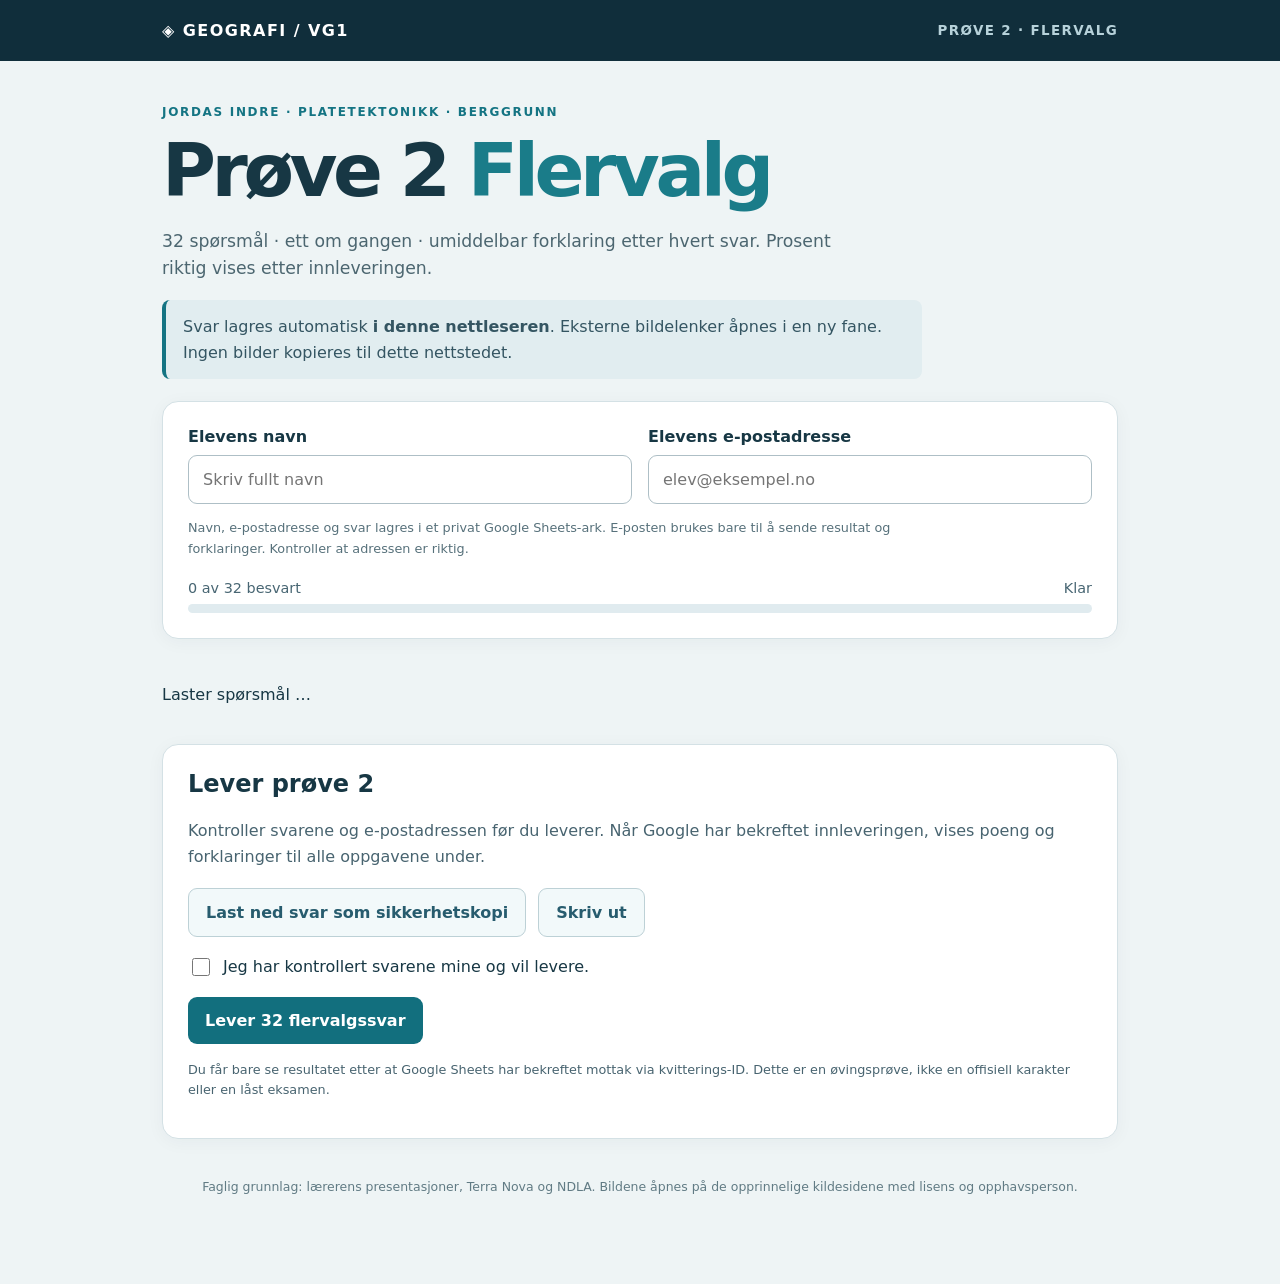
==== prove2/index.html @ 70f6e19c "Oppdater informasjon om stegvis flervalgsprøve" ====
<!doctype html>
<html lang="no"><head><meta charset="utf-8"><meta name="viewport" content="width=device-width,initial-scale=1">
<meta name="theme-color" content="#102e3b"><title>Geografiprøve 2 – Flervalg | VG1</title>
<link rel="stylesheet" href="style.css"></head>
<body>
<header class="header"><div class="header-inner"><a href="../" class="brand">◈ GEOGRAFI / VG1</a><span class="header-tag">PRØVE 2 · FLERVALG</span></div></header>
<main>
<section class="hero"><div class="eyebrow">JORDAS INDRE · PLATETEKTONIKK · BERGGRUNN</div>
<h1>Prøve 2 <span>Flervalg</span></h1>
<p>32 spørsmål · ett om gangen · umiddelbar forklaring etter hvert svar. Prosent riktig vises etter innleveringen.</p>
<div class="note">Svar lagres automatisk <strong>i denne nettleseren</strong>. Eksterne bildelenker åpnes i en ny fane. Ingen bilder kopieres til dette nettstedet.</div></section>
<section class="identity card"><div class="identity-fields"><div><label for="student">Elevens navn</label><input id="student" type="text" maxlength="100" placeholder="Skriv fullt navn" autocomplete="name" required></div><div><label for="email">Elevens e-postadresse</label><input id="email" type="email" maxlength="254" placeholder="elev@eksempel.no" autocomplete="email" required></div></div>
 <p class="privacy">Navn, e-postadresse og svar lagres i et privat Google Sheets-ark. E-posten brukes bare til å sende resultat og forklaringer. Kontroller at adressen er riktig.</p>
<div class="progress"><span id="progress-label">0 av 32 besvart</span><span id="save-status">Klar</span></div><div class="bar"><div id="bar-fill"></div></div></section>
<nav class="navigator" id="navigator" aria-label="Gå til spørsmål"></nav>
<section id="questions" aria-live="polite"><p>Laster spørsmål …</p></section>
<section class="delivery card" id="delivery"><h2>Lever prøve 2</h2>
<p>Kontroller svarene og e-postadressen før du leverer. Når Google har bekreftet innleveringen, vises poeng og forklaringer til alle oppgavene under.</p>
<div class="buttons"><button class="secondary" type="button" id="download">Last ned svar som sikkerhetskopi</button><button class="secondary" type="button" id="print">Skriv ut</button></div>
<label class="confirm"><input id="agree" type="checkbox"> Jeg har kontrollert svarene mine og vil levere.</label>
<button id="submit" type="button" class="primary">Lever 32 flervalgssvar</button><p id="submit-status" role="status"></p>
<div id="receipt" hidden></div><p class="fine">Du får bare se resultatet etter at Google Sheets har bekreftet mottak via kvitterings-ID. Dette er en øvingsprøve, ikke en offisiell karakter eller en låst eksamen.</p></section>
<section class="results card" id="results" hidden aria-live="polite">
 <div class="results-eyebrow">PRØVE 2 ER LEVERT</div>
 <h2>Ditt resultat</h2>
 <div class="score" id="score"></div>
 <p id="email-status"></p>
 <p class="results-intro">Her ser du hva du svarte, hva som er riktig svar, og hvorfor. Bruk forklaringene til å lære det du ikke kunne ennå.</p>
 <div id="feedback"></div>
</section>
<footer>Faglig grunnlag: lærerens presentasjoner, Terra Nova og NDLA. Bildene åpnes på de opprinnelige kildesidene med lisens og opphavsperson.</footer>
</main><script src="config.js"></script><script src="app.js"></script></body></html>
---- prove2/style.css ----
:root{color-scheme:light;font-family:Inter,system-ui,-apple-system,BlinkMacSystemFont,"Segoe UI",sans-serif;color:#173744;background:#eef4f5}*{box-sizing:border-box}body{margin:0}.header{background:#102e3b;color:white}.header-inner{max-width:1000px;margin:auto;display:flex;justify-content:space-between;gap:12px;align-items:center;padding:21px 22px}.brand{font-weight:850;color:#fff;text-decoration:none;letter-spacing:.09em}.header-tag{color:#b7d2da;font-size:.84rem;font-weight:750;letter-spacing:.1em}main{max-width:1000px;padding:0 22px 70px;margin:auto}.hero{padding:44px 0 22px}.eyebrow{font-size:.75rem;letter-spacing:.14em;color:#147483;font-weight:900}h1{font-size:clamp(2.6rem,6vw,4.6rem);letter-spacing:-.06em;line-height:1.08;margin:12px 0}h1 span{color:#1a7c89}.hero>p{color:#4c6670;font-size:1.08rem;line-height:1.6;max-width:710px}.note{background:#e1edf0;border-left:4px solid #147483;border-radius:8px;padding:14px 17px;max-width:760px;line-height:1.6;color:#345562}.card,.question{border:1px solid #d4e1e5;border-radius:16px;background:white;box-shadow:0 3px 18px #1239470b;padding:25px}.identity label{display:block;font-weight:800;margin-bottom:9px}.identity input{width:100%;max-width:540px;border:1px solid #aebfc6;border-radius:9px;padding:14px;font:inherit}.progress{display:flex;justify-content:space-between;gap:12px;flex-wrap:wrap;margin:21px 0 8px;color:#486673;font-size:.9rem}.bar{height:9px;background:#e0ebef;border-radius:9px;overflow:hidden}.bar div{width:0;height:100%;background:#117b87;transition:width .25s}.navigator{display:flex;flex-wrap:wrap;gap:6px;margin:23px 0}.navigator a{min-width:36px;padding:9px;background:#fff;border:1px solid #c5d9df;text-decoration:none;text-align:center;border-radius:8px;color:#396272;font-weight:700;font-size:.82rem}.navigator a.done{background:#d8f1e8;border-color:#85c7af;color:#185b46}.topic{font-size:.82rem;text-transform:uppercase;letter-spacing:.14em;font-weight:850;color:#477b82;margin:40px 2px 17px}.question{margin:18px 0;scroll-margin-top:16px}.qhead{display:flex;justify-content:space-between;align-items:start;gap:15px}.qnum{font-size:.8rem;color:#527985;font-weight:850;letter-spacing:.06em}.question h2{font-size:1.23rem;line-height:1.48;margin:8px 0 15px;max-width:790px}.pill{white-space:nowrap;color:#477684;background:#eaf4f5;padding:7px 9px;border-radius:7px;font-size:.8rem;font-weight:700}.source{border:1px solid #a4c7d0;border-radius:11px;background:linear-gradient(90deg,#eff8fa,#f8fbfc);margin:12px 0 18px;padding:13px;display:flex;gap:12px;align-items:center}.source .symbol{border-radius:8px;padding:9px;background:#c7e2e9;font-size:1.3rem}.source a{color:#145f76;font-weight:850;text-decoration:underline;text-underline-offset:3px}.source p{color:#58727d;font-size:.74rem;margin:6px 0 0}.answers{display:grid;gap:9px}.option{display:flex;gap:13px;align-items:center;border:1px solid #d1dfe4;border-radius:11px;padding:14px;cursor:pointer;line-height:1.45;transition:background .15s,border-color .15s}.option:hover{background:#f4f9fa}.option:has(input:checked){background:#e2f3f0;border-color:#228b83;box-shadow:inset 0 0 0 1px #228b83}.option:focus-within{outline:2px solid #1a758b;outline-offset:2px}.option input{accent-color:#147c81;width:18px;height:18px;flex-shrink:0}.letter{font-weight:850;color:#2a6574;min-width:18px}.delivery{margin:40px 0 20px}.delivery h2{margin-top:0}.delivery p{line-height:1.6;color:#486470}.buttons{display:flex;flex-wrap:wrap;gap:12px;margin:18px 0}.confirm{display:flex;gap:10px;margin:18px 0;align-items:center}.confirm input{width:18px;height:18px}.primary,.secondary{font:inherit;font-weight:800;border-radius:9px;padding:14px 17px;cursor:pointer}.primary{border:0;background:#126f7e;color:white}.primary:disabled{opacity:.55;cursor:wait}.secondary{border:1px solid #bdd1d6;background:#f2f9fa;color:#275c6e}.fine{font-size:.8rem}.delivery #submit-status{font-weight:700}#receipt{background:#e8f5ec;border-radius:9px;padding:16px;line-height:1.6}footer{text-align:center;font-size:.78rem;color:#617b84;padding:20px 0}@media(max-width:620px){.header-inner{padding:16px}.header-tag{font-size:.66rem}main{padding:0 12px 35px}.hero{padding-top:29px}.card,.question{padding:16px}.source{align-items:start}.qhead{gap:5px}.question h2{font-size:1.12rem}.buttons button{width:100%}}@media print{.header,.navigator,.delivery,.identity,footer{display:none}.hero{padding:5px 0}.note{display:none}.question{break-inside:avoid;box-shadow:none}.option{padding:5px}}
.identity-fields{display:grid;grid-template-columns:1fr 1fr;gap:16px;align-items:end}
.identity-fields input{width:100%;max-width:none}
.privacy{font-size:.8rem;color:#57717b;line-height:1.6;margin:14px 0 0;max-width:760px}
.results{margin-top:22px;border-color:#9bcabc}
.results[hidden]{display:none}
.results-eyebrow{letter-spacing:.15em;font-size:.77rem;font-weight:900;color:#187765}
.results h2{font-size:2rem;margin:10px 0}
.score{display:inline-flex;align-items:baseline;gap:10px;background:#e4f5ee;border-radius:12px;padding:18px 22px;font-size:2.6rem;font-weight:900;color:#185a48;margin-bottom:10px}
.score small{font-size:.9rem;font-weight:600;color:#4b7266}
.results-intro{color:#4a6871}
.review{border:1px solid #d7e5e7;border-radius:11px;margin:14px 0;padding:18px;background:#fcfefe}
.review.good{border-left:5px solid #228067}
.review.bad{border-left:5px solid #ba653b}
.review-header{display:flex;align-items:center;justify-content:space-between;gap:15px}
.review-header b{font-size:.85rem}
.review-status{font-size:.8rem;font-weight:800;border-radius:99px;padding:5px 10px}
.review.good .review-status{background:#e0f2e9;color:#1b6a50}
.review.bad .review-status{background:#fdeae1;color:#995030}
.review-question{font-weight:800;margin:12px 0}
.review-answer{margin:8px 0;line-height:1.58}
.review-explanation{margin:10px 0 0;color:#405f69;line-height:1.62}
@media(max-width:640px){.identity-fields{grid-template-columns:1fr}.score{font-size:2.1rem}}
@media print{.results{display:block!important}.review{break-inside:avoid}}
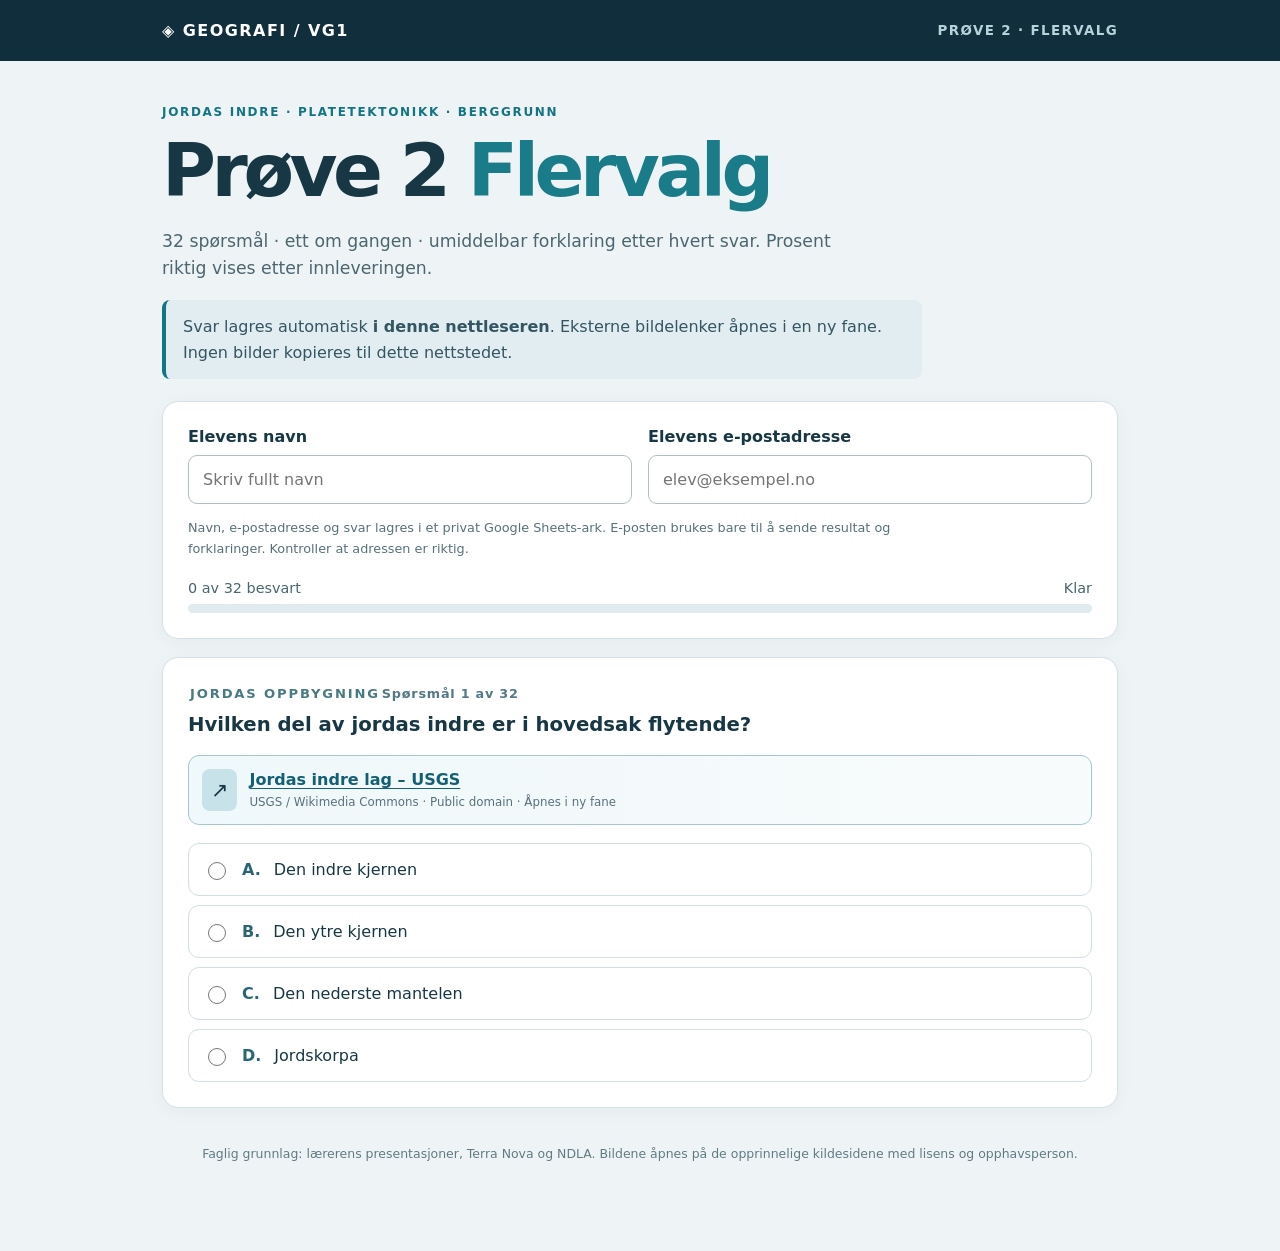
==== commit c6ac309e: "Vis spørsmål og direkte tilbakemelding i prøve 2" ====
--- a/prove2/index.html
+++ b/prove2/index.html
@@ -12,8 +12,7 @@
 <section class="identity card"><div class="identity-fields"><div><label for="student">Elevens navn</label><input id="student" type="text" maxlength="100" placeholder="Skriv fullt navn" autocomplete="name" required></div><div><label for="email">Elevens e-postadresse</label><input id="email" type="email" maxlength="254" placeholder="elev@eksempel.no" autocomplete="email" required></div></div>
  <p class="privacy">Navn, e-postadresse og svar lagres i et privat Google Sheets-ark. E-posten brukes bare til å sende resultat og forklaringer. Kontroller at adressen er riktig.</p>
 <div class="progress"><span id="progress-label">0 av 32 besvart</span><span id="save-status">Klar</span></div><div class="bar"><div id="bar-fill"></div></div></section>
-<nav class="navigator" id="navigator" aria-label="Gå til spørsmål"></nav>
-<section id="questions" aria-live="polite"><p>Laster spørsmål …</p></section>
+<section id="stage-quiz" class="quiz-step"><div id="question-card" class="question card"><p>Laster spørsmål …</p></div><div id="feedback-panel" class="instant-feedback" hidden role="status"></div><button id="next" class="primary next-button" type="button" hidden>Neste spørsmål</button></section>
 <section class="delivery card" id="delivery"><h2>Lever prøve 2</h2>
 <p>Kontroller svarene og e-postadressen før du leverer. Når Google har bekreftet innleveringen, vises poeng og forklaringer til alle oppgavene under.</p>
 <div class="buttons"><button class="secondary" type="button" id="download">Last ned svar som sikkerhetskopi</button><button class="secondary" type="button" id="print">Skriv ut</button></div>
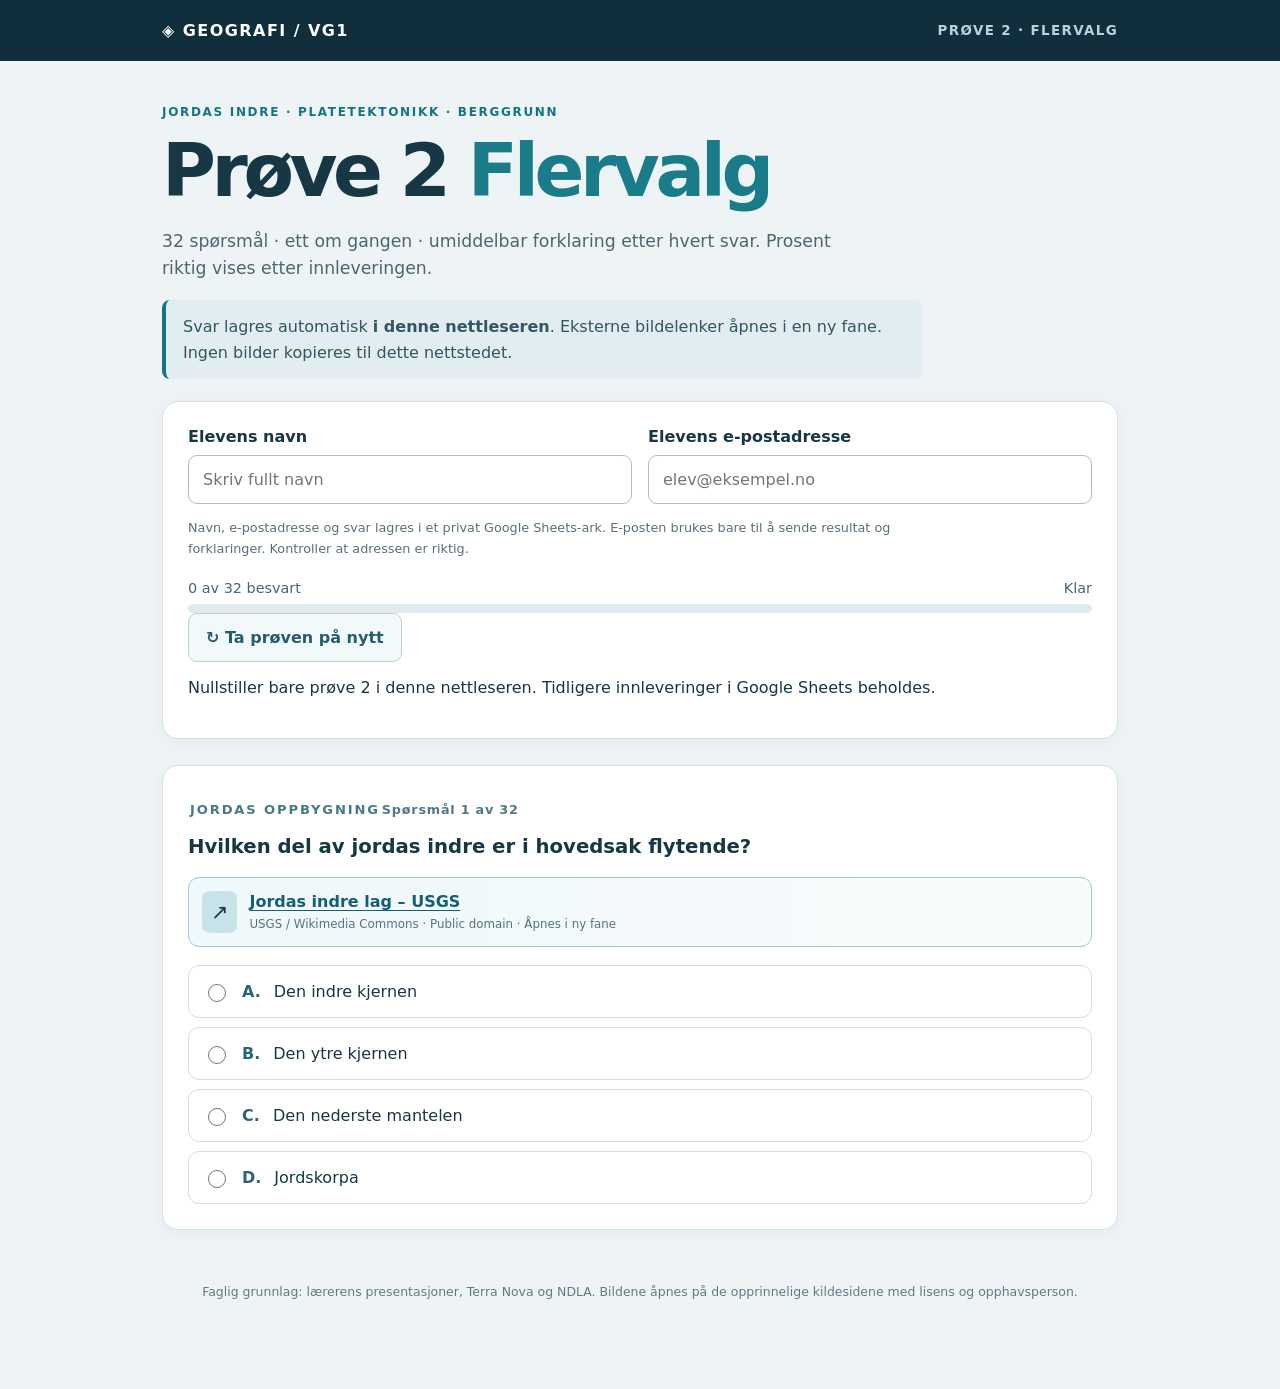
==== commit ac8ca57f: "Legg til knapp for å ta flervalgsprøve 2 på nytt" ====
--- a/prove2/index.html
+++ b/prove2/index.html
@@ -11,9 +11,9 @@
 <div class="note">Svar lagres automatisk <strong>i denne nettleseren</strong>. Eksterne bildelenker åpnes i en ny fane. Ingen bilder kopieres til dette nettstedet.</div></section>
 <section class="identity card"><div class="identity-fields"><div><label for="student">Elevens navn</label><input id="student" type="text" maxlength="100" placeholder="Skriv fullt navn" autocomplete="name" required></div><div><label for="email">Elevens e-postadresse</label><input id="email" type="email" maxlength="254" placeholder="elev@eksempel.no" autocomplete="email" required></div></div>
  <p class="privacy">Navn, e-postadresse og svar lagres i et privat Google Sheets-ark. E-posten brukes bare til å sende resultat og forklaringer. Kontroller at adressen er riktig.</p>
-<div class="progress"><span id="progress-label">0 av 32 besvart</span><span id="save-status">Klar</span></div><div class="bar"><div id="bar-fill"></div></div></section>
+<div class="progress"><span id="progress-label">0 av 32 besvart</span><span id="save-status">Klar</span></div><div class="bar"><div id="bar-fill"></div></div><div class="reset-area"><button id="reset-quiz" class="secondary reset-button" type="button">↻ Ta prøven på nytt</button><p>Nullstiller bare prøve 2 i denne nettleseren. Tidligere innleveringer i Google Sheets beholdes.</p></div></section>
 <section id="stage-quiz" class="quiz-step"><div id="question-card" class="question card"><p>Laster spørsmål …</p></div><div id="feedback-panel" class="instant-feedback" hidden role="status"></div><button id="next" class="primary next-button" type="button" hidden>Neste spørsmål</button></section>
-<section class="delivery card" id="delivery"><h2>Lever prøve 2</h2>
+<section class="delivery card" id="delivery" hidden><h2>Lever prøve 2</h2>
 <p>Kontroller svarene og e-postadressen før du leverer. Når Google har bekreftet innleveringen, vises poeng og forklaringer til alle oppgavene under.</p>
 <div class="buttons"><button class="secondary" type="button" id="download">Last ned svar som sikkerhetskopi</button><button class="secondary" type="button" id="print">Skriv ut</button></div>
 <label class="confirm"><input id="agree" type="checkbox"> Jeg har kontrollert svarene mine og vil levere.</label>
@@ -22,10 +22,10 @@
 <section class="results card" id="results" hidden aria-live="polite">
  <div class="results-eyebrow">PRØVE 2 ER LEVERT</div>
  <h2>Ditt resultat</h2>
- <div class="score" id="score"></div>
+ <div class="score" id="score"></div><p id="score-detail" class="score-detail"></p>
  <p id="email-status"></p>
- <p class="results-intro">Her ser du hva du svarte, hva som er riktig svar, og hvorfor. Bruk forklaringene til å lære det du ikke kunne ennå.</p>
- <div id="feedback"></div>
+ <p class="results-intro">Du har fått riktig svar og faglige forklaringer etter hvert spørsmål. Her er totalscoren din.</p>
+
 </section>
 <footer>Faglig grunnlag: lærerens presentasjoner, Terra Nova og NDLA. Bildene åpnes på de opprinnelige kildesidene med lisens og opphavsperson.</footer>
 </main><script src="config.js"></script><script src="app.js"></script></body></html>
--- a/prove2/style.css
+++ b/prove2/style.css
@@ -22,3 +22,24 @@
 .review-explanation{margin:10px 0 0;color:#405f69;line-height:1.62}
 @media(max-width:640px){.identity-fields{grid-template-columns:1fr}.score{font-size:2.1rem}}
 @media print{.results{display:block!important}.review{break-inside:avoid}}
+
+/* Trinnvis flervalgsprøve med forklaring mellom spørsmålene */
+#stage-quiz[hidden],#delivery[hidden],#results[hidden],#feedback-panel[hidden],#next[hidden]{display:none!important}
+.quiz-step{margin:26px 0 34px}
+.qtop{margin:8px 0 14px}
+.instant-feedback{border:1px solid #bed3d7;border-radius:14px;padding:23px 24px;margin:16px 0;background:#edf6f7;line-height:1.6}
+.instant-feedback h3{margin:0 0 10px;font-size:1.17rem}
+.instant-feedback p{margin:8px 0}
+.instant-feedback.correct{background:#e6f6ed;border-color:#8fcaae}
+.instant-feedback.correct h3{color:#24694e}
+.instant-feedback.incorrect{background:#fff1e7;border-color:#e4af89}
+.instant-feedback.incorrect h3{color:#954c2a}
+.instant-feedback.pending{background:#ecf3f5;color:#496a75}
+.option.locked{cursor:default;opacity:.78}
+.option.selected{opacity:1}
+.option.right{border-color:#298b6d!important;background:#e1f5e9!important;opacity:1}
+.option.wrong{border-color:#c77b4f!important;background:#fff0e6!important;opacity:1}
+.next-button{display:block;margin:0 0 0 auto;min-width:250px;font-size:1rem}
+#score{font-size:clamp(2.5rem,6vw,4rem);font-weight:900;letter-spacing:-.04em;color:#1a7163}
+#score-detail{font-size:1.15rem;font-weight:750;color:#426874}
+@media(max-width:620px){.next-button{width:100%}.instant-feedback{padding:16px}}
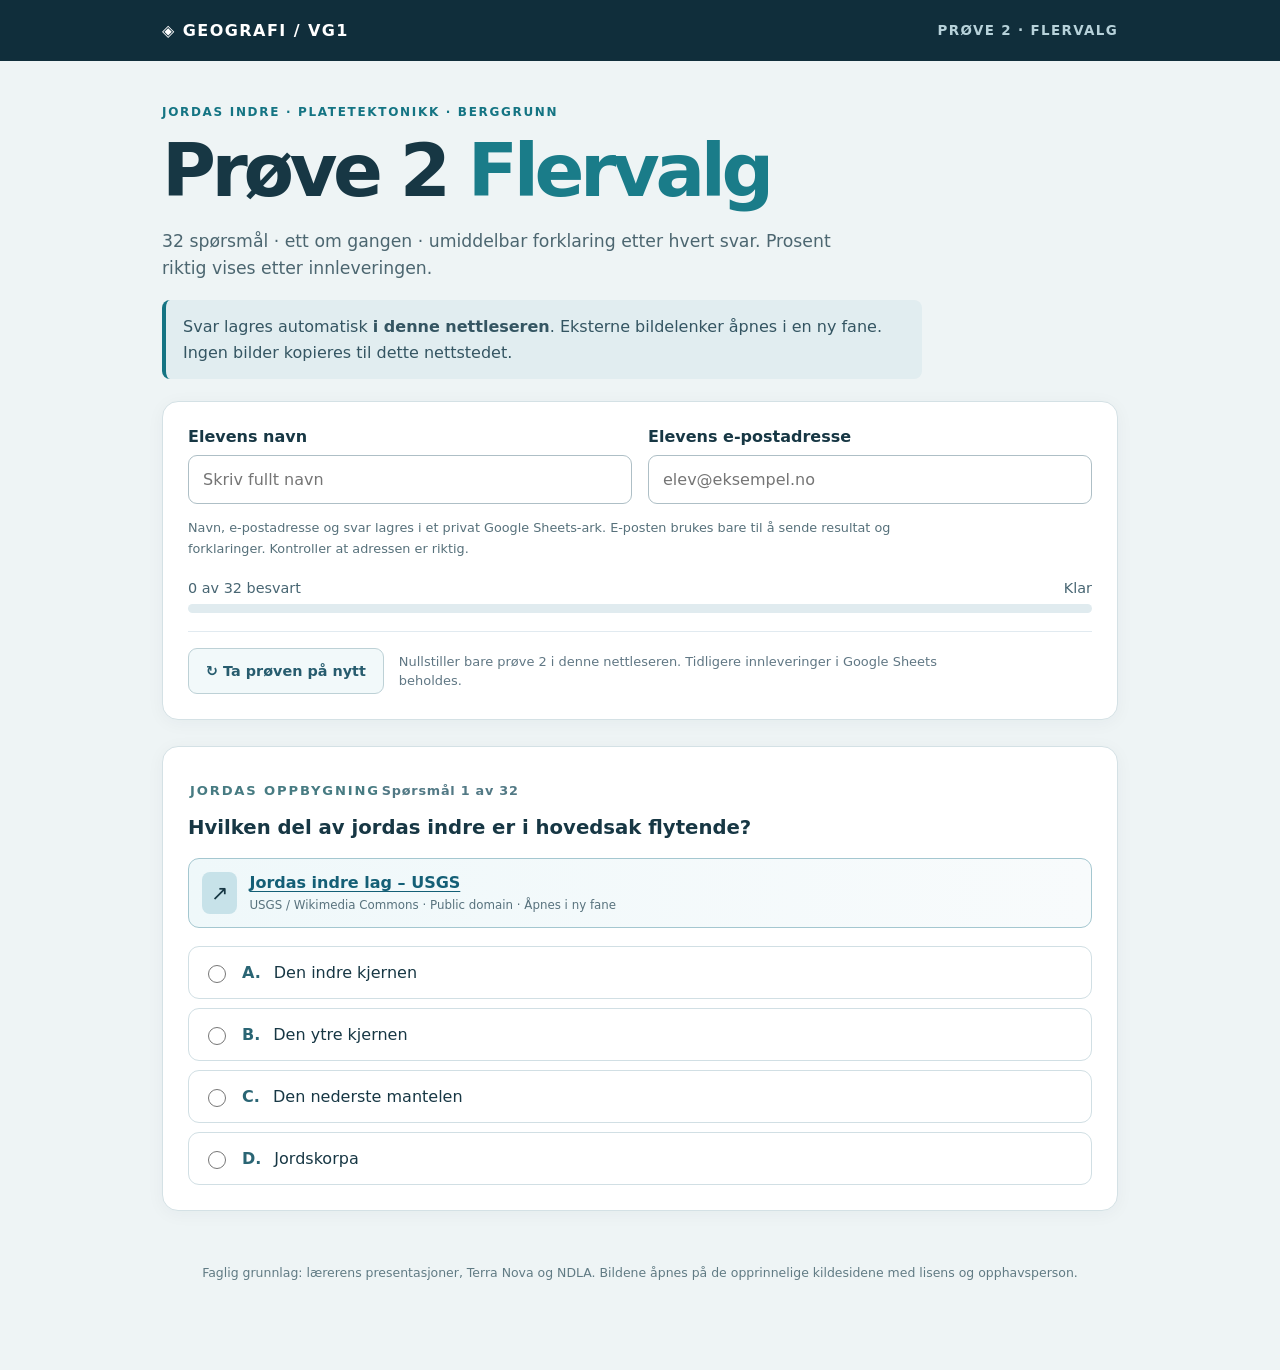
==== commit 6ed8a06d: "Vis riktig loopende WebP-animasjon for prosentresultatet i prøve 2" ====
--- a/prove2/index.html
+++ b/prove2/index.html
@@ -23,9 +23,52 @@
  <div class="results-eyebrow">PRØVE 2 ER LEVERT</div>
  <h2>Ditt resultat</h2>
  <div class="score" id="score"></div><p id="score-detail" class="score-detail"></p>
+ <figure id="result-animation" class="result-animation" hidden>
+   <img id="result-animation-image" alt="" width="560" height="560" loading="eager" decoding="async">
+   <figcaption id="result-animation-caption"></figcaption>
+ </figure>
  <p id="email-status"></p>
  <p class="results-intro">Du har fått riktig svar og faglige forklaringer etter hvert spørsmål. Her er totalscoren din.</p>
 
 </section>
 <footer>Faglig grunnlag: lærerens presentasjoner, Terra Nova og NDLA. Bildene åpnes på de opprinnelige kildesidene med lisens og opphavsperson.</footer>
-</main><script src="config.js"></script><script src="app.js"></script></body></html>+</main><script src="config.js"></script><script src="app.js"></script>
+<script>
+/* Resultatanimasjoner – berører ikke svarlagring eller Google Sheets. */
+(()=>{'use strict';
+  const choices=[
+    {max:25,key:'under25',text:'Under 25 % – Oi, dette ble en vulkansk utfordring! Prøv igjen og lær av forklaringene.'},
+    {max:50,key:'25-50',text:'25–49 % – Tsunamien kom brått på. Du har et godt utgangspunkt for et nytt forsøk.'},
+    {max:75,key:'50-75',text:'50–74 % – Du kom deg gjennom jordskredet! Fortsett å øve på det som var vanskelig.'},
+    {max:100,key:'75-99',text:'75–99 % – På toppen av fjellet! Sterk geografikunnskap.'},
+    {max:101,key:'100',text:'100 % – Geografimester! Du har hele verden i din hånd.'}
+  ];
+  const wrap=document.getElementById('result-animation');
+  const img=document.getElementById('result-animation-image');
+  const caption=document.getElementById('result-animation-caption');
+  const score=document.getElementById('score');
+  const results=document.getElementById('results');
+  if(!wrap||!img||!caption||!score||!results)return;
+  let selected='';
+  img.addEventListener('error',()=>{wrap.hidden=true;});
+  const update=()=>{
+    if(results.hidden)return;
+    const match=(score.textContent||'').replace(',','.').match(/(\d+(?:\.\d+)?)\s*%/);
+    if(!match)return;
+    const pct=Number(match[1]);
+    if(!Number.isFinite(pct)||pct<0||pct>100)return;
+    const tier=choices.find(c=>pct<c.max);
+    if(!tier)return;
+    caption.textContent=tier.text;
+    if(selected!==tier.key){
+      selected=tier.key;
+      img.src='assets/results/'+tier.key+'.webp';
+      img.alt=tier.text;
+    }
+    wrap.hidden=false;
+  };
+  new MutationObserver(update).observe(score,{subtree:true,childList:true,characterData:true});
+  new MutationObserver(update).observe(results,{attributes:true,attributeFilter:['hidden']});
+  update();
+})();
+</script></body></html>
--- a/prove2/style.css
+++ b/prove2/style.css
@@ -43,3 +43,9 @@
 #score{font-size:clamp(2.5rem,6vw,4rem);font-weight:900;letter-spacing:-.04em;color:#1a7163}
 #score-detail{font-size:1.15rem;font-weight:750;color:#426874}
 @media(max-width:620px){.next-button{width:100%}.instant-feedback{padding:16px}}
+
+/* Lokal omstart for prøve 2 */
+.reset-area{display:flex;align-items:center;gap:15px;flex-wrap:wrap;margin-top:18px;padding-top:16px;border-top:1px solid #e1eaf0}
+.reset-button{white-space:nowrap;font-size:.9rem}
+.reset-area p{margin:0;color:#607784;font-size:.81rem;line-height:1.5;max-width:570px}
+@media(max-width:620px){.reset-button{width:100%}}
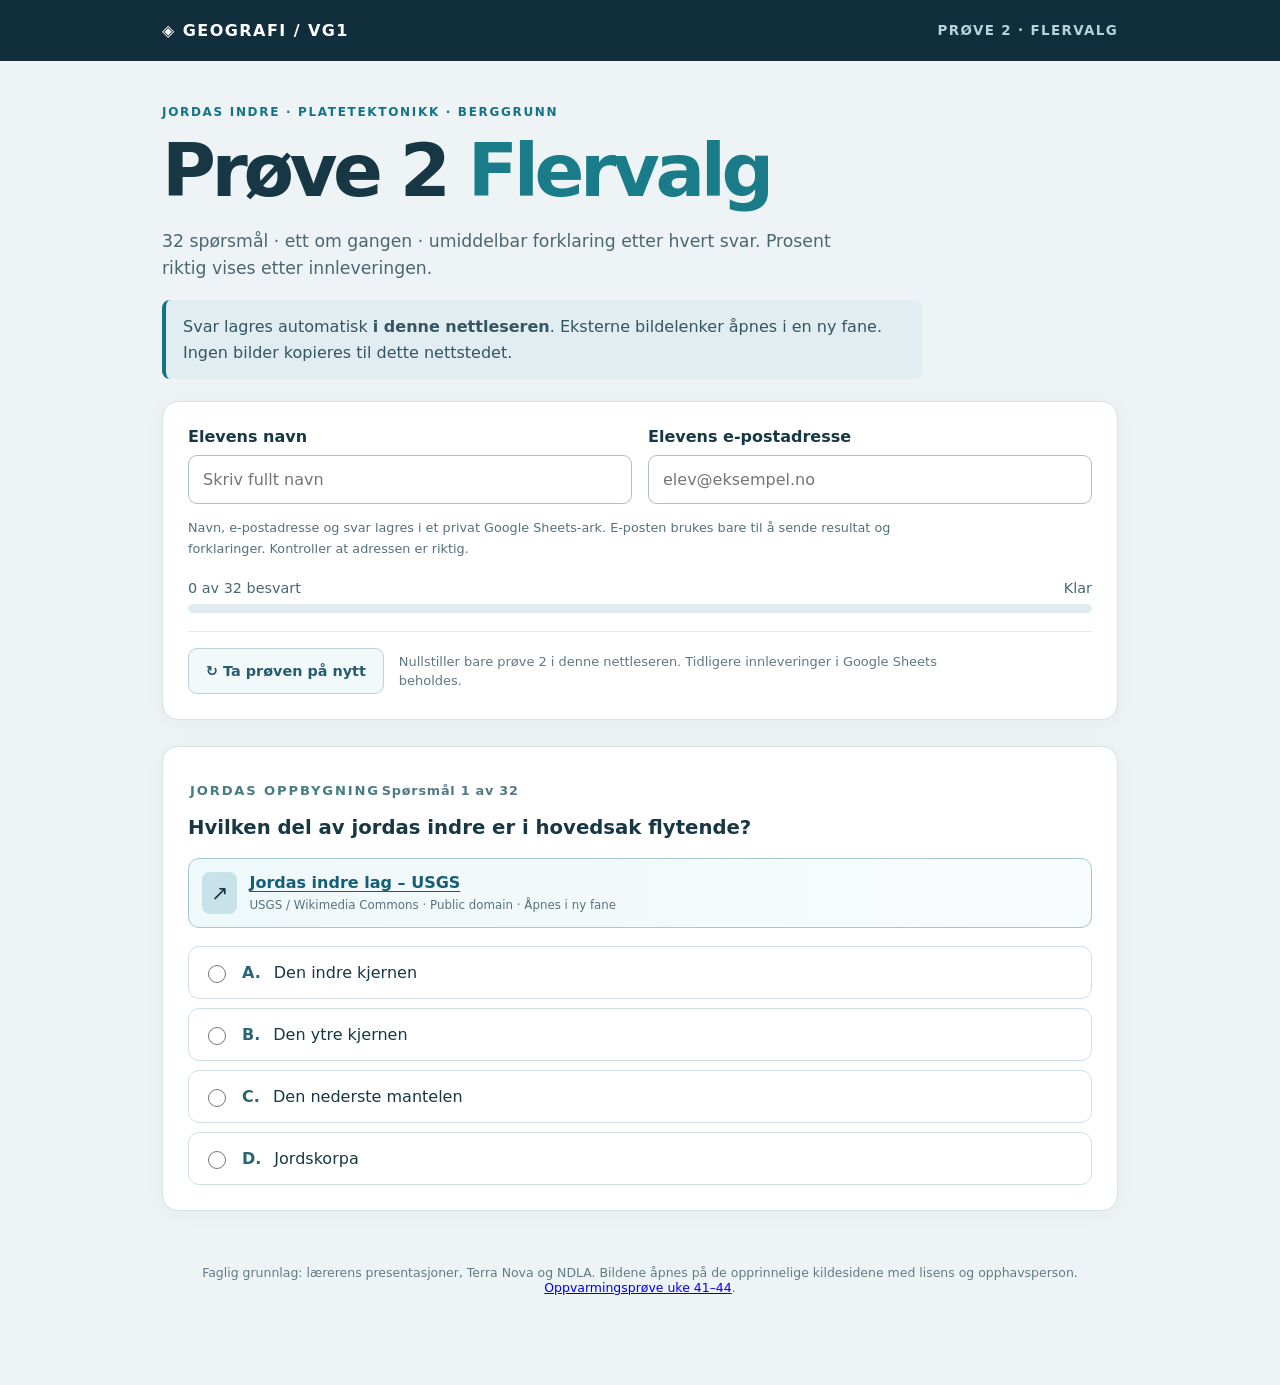
==== commit b71b965f: "Legg til lenke til ny oppvarmingsprøve fra prøve 2" ====
--- a/prove2/index.html
+++ b/prove2/index.html
@@ -31,7 +31,7 @@
  <p class="results-intro">Du har fått riktig svar og faglige forklaringer etter hvert spørsmål. Her er totalscoren din.</p>
 
 </section>
-<footer>Faglig grunnlag: lærerens presentasjoner, Terra Nova og NDLA. Bildene åpnes på de opprinnelige kildesidene med lisens og opphavsperson.</footer>
+<footer>Faglig grunnlag: lærerens presentasjoner, Terra Nova og NDLA. Bildene åpnes på de opprinnelige kildesidene med lisens og opphavsperson. <a href="../oppvarming/">Oppvarmingsprøve uke 41–44</a>.</footer>
 </main><script src="config.js"></script><script src="app.js"></script>
 <script>
 /* Resultatanimasjoner – berører ikke svarlagring eller Google Sheets. */
@@ -62,7 +62,7 @@
     caption.textContent=tier.text;
     if(selected!==tier.key){
       selected=tier.key;
-      img.src='assets/results/'+tier.key+'.webp';
+      img.src=tier.key+'.webp';
       img.alt=tier.text;
     }
     wrap.hidden=false;
--- a/prove2/style.css
+++ b/prove2/style.css
@@ -49,3 +49,9 @@
 .reset-button{white-space:nowrap;font-size:.9rem}
 .reset-area p{margin:0;color:#607784;font-size:.81rem;line-height:1.5;max-width:570px}
 @media(max-width:620px){.reset-button{width:100%}}
+
+/* Animerte resultatillustrasjoner for prøve 2. */
+.result-animation{max-width:610px;margin:24px auto 16px;padding:16px 16px 21px;background:#f5fafb;border:1px solid #cfe2e8;border-radius:18px;text-align:center}
+.result-animation[hidden]{display:none!important}
+.result-animation img{display:block;width:min(100%,530px);height:auto;aspect-ratio:1/1;object-fit:contain;margin:0 auto;border-radius:13px;box-shadow:0 8px 25px rgba(21,72,83,.12)}
+.result-animation figcaption{max-width:560px;margin:15px auto 0;font-size:1rem;font-weight:750;line-height:1.6;color:#3b626e}
